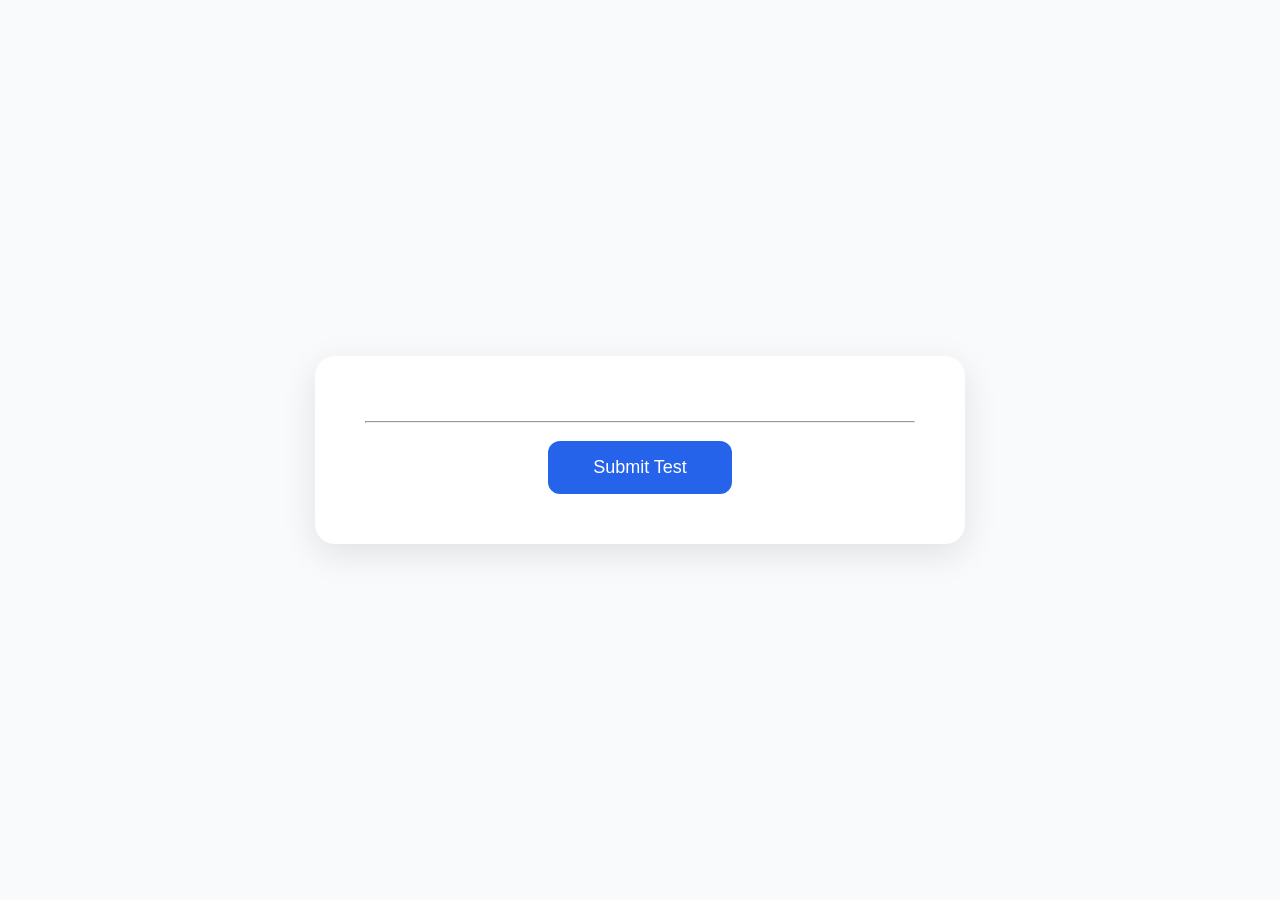
==== student/exam.html @ 9985e9c6 "Initial project setup" ====
<!DOCTYPE html>
<html lang="en">

<head>

<meta charset="UTF-8">

<meta name="viewport" content="width=device-width, initial-scale=1.0">

<title>Exam</title>

<link rel="stylesheet" href="../css/style.css">

</head>

<body>

<div class="container">

<div class="card">

<h1 id="examTitle"></h1>

<h2 id="examSubject"></h2>

<hr><br>

<div id="questionsContainer">

</div>

<button id="submitBtn">

Submit Test

</button>

</div>

</div>

<script src="../data/questions.js"></script>

<script src="../js/app.js"></script>

</body>

</html>
---- css/style.css ----
*{

    margin:0;
    padding:0;
    box-sizing:border-box;
    font-family:'Poppins',sans-serif;

}

body{

    background:#f8fafc;

    display:flex;

    justify-content:center;

    align-items:center;

    min-height:100vh;

}

.container{

    width:100%;

    display:flex;

    justify-content:center;

    align-items:center;

}

.card{

    width:650px;

    background:white;

    border-radius:20px;

    padding:50px;

    box-shadow:0 10px 35px rgba(0,0,0,.1);

    text-align:center;

}

h1{

    color:#2563eb;

    margin-bottom:15px;

    font-size:40px;

}

.tagline{

    color:#555;

    font-size:18px;

    margin-bottom:35px;

}

.features{

    text-align:left;

    margin:35px 0;

    line-height:2.3;

    font-size:18px;

}

button{

    background:#2563eb;

    color:white;

    border:none;

    padding:16px 45px;

    border-radius:12px;

    cursor:pointer;

    font-size:18px;

    transition:.3s;

}

button:hover{

    background:#1e3a8a;

    transform:translateY(-3px);

}
h2{

margin-top:15px;

color:#1e3a8a;

}

input{

width:100%;

padding:15px;

margin-top:18px;

border:1px solid #d1d5db;

border-radius:10px;

font-size:16px;

outline:none;

transition:.3s;

}

input:focus{

border-color:#2563eb;

box-shadow:0 0 6px rgba(37,99,235,.3);

}

#loginBtn{

margin-top:30px;

width:100%;

}
.questionCard{

    text-align:left;

    margin-top:30px;

}

.questionCard h3{

    color:#2563eb;

    margin-bottom:10px;

}

.questionCard p{

    font-weight:600;

    margin-bottom:15px;

}

.questionCard label{

    display:block;

    margin-bottom:10px;

    cursor:pointer;

}
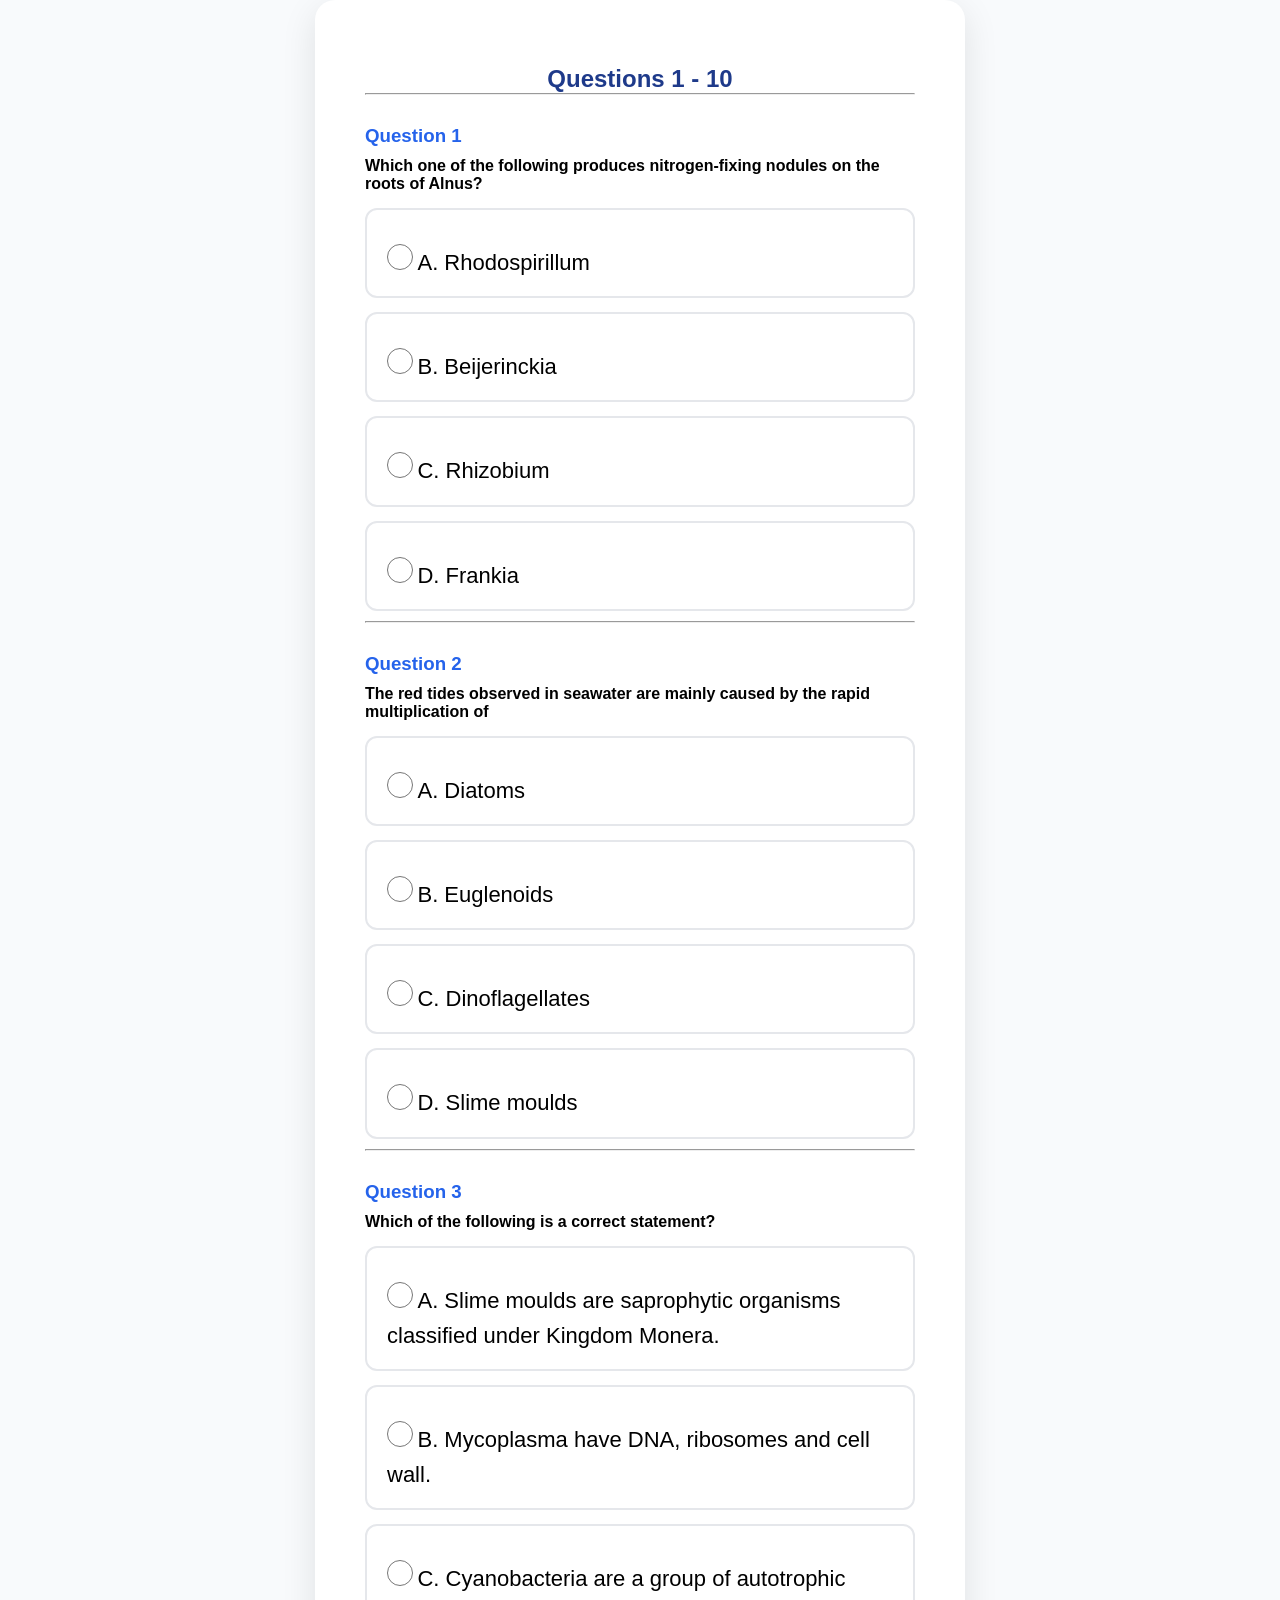
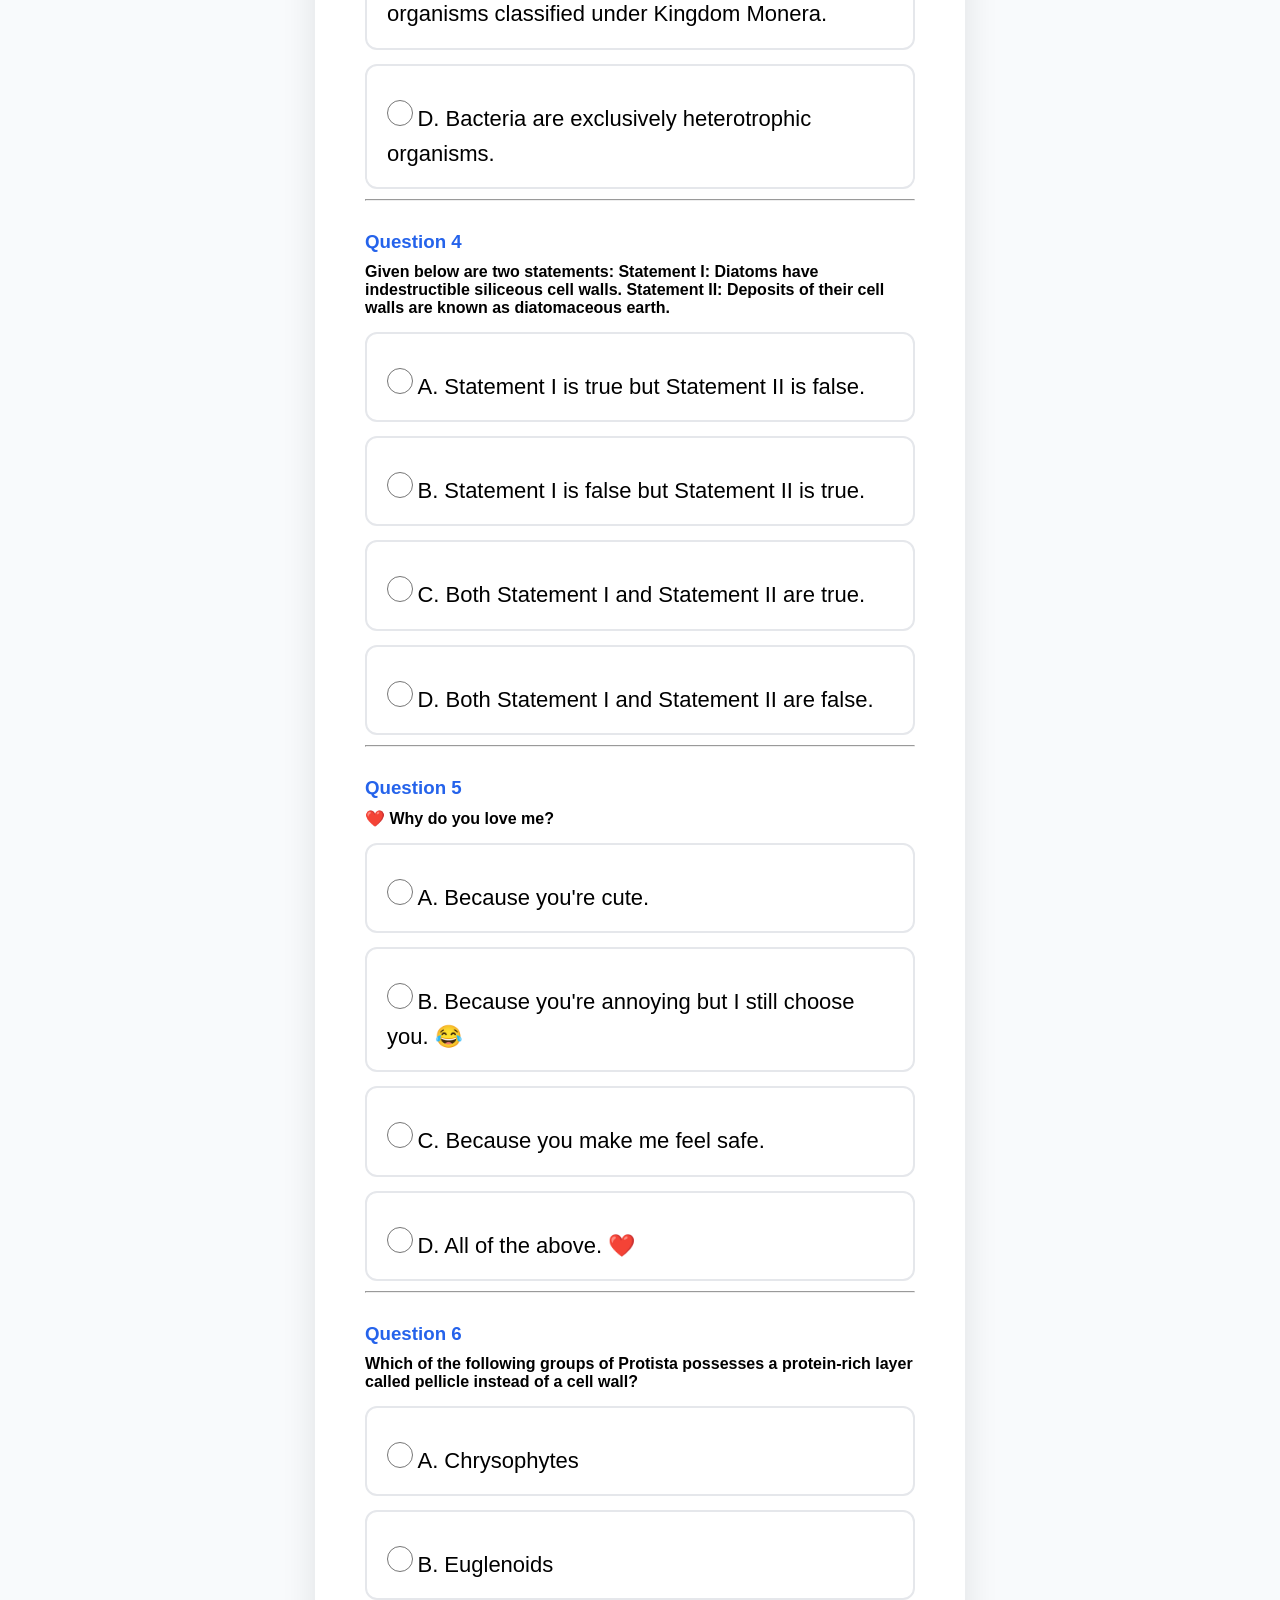
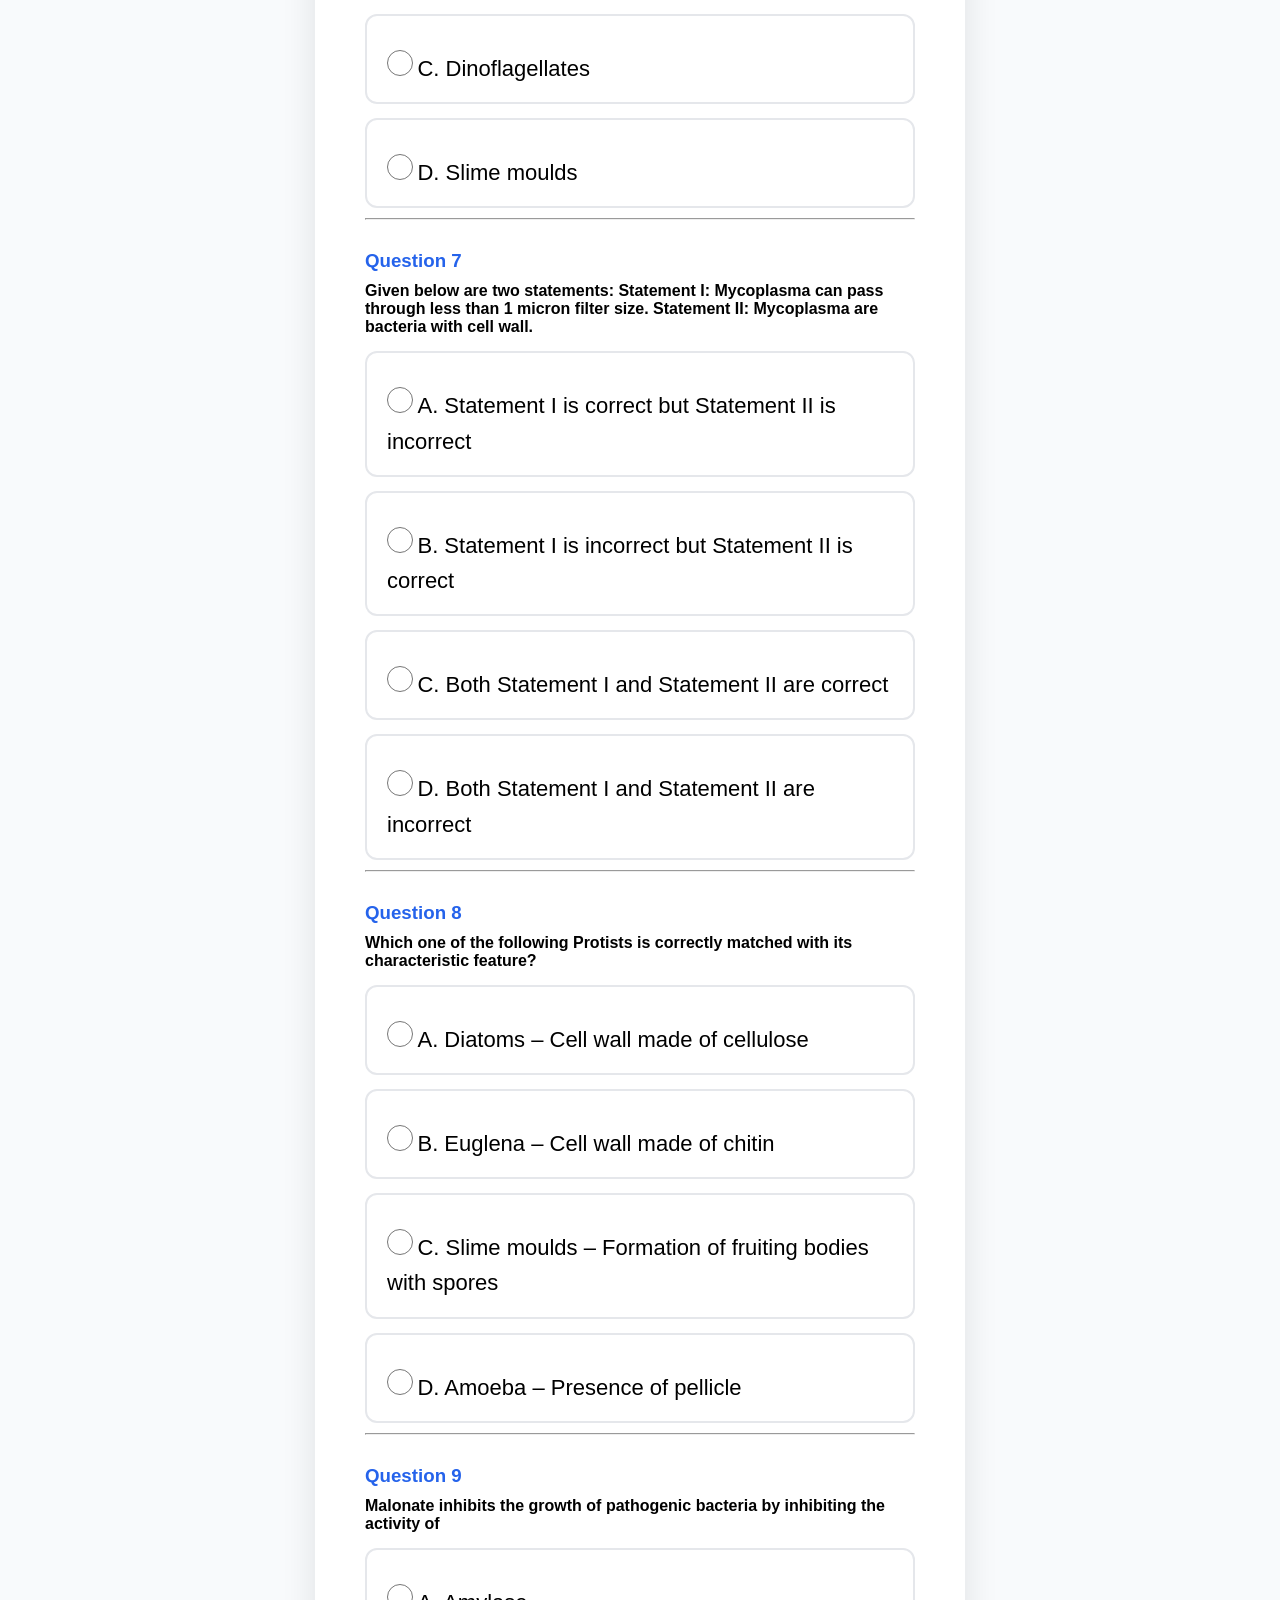
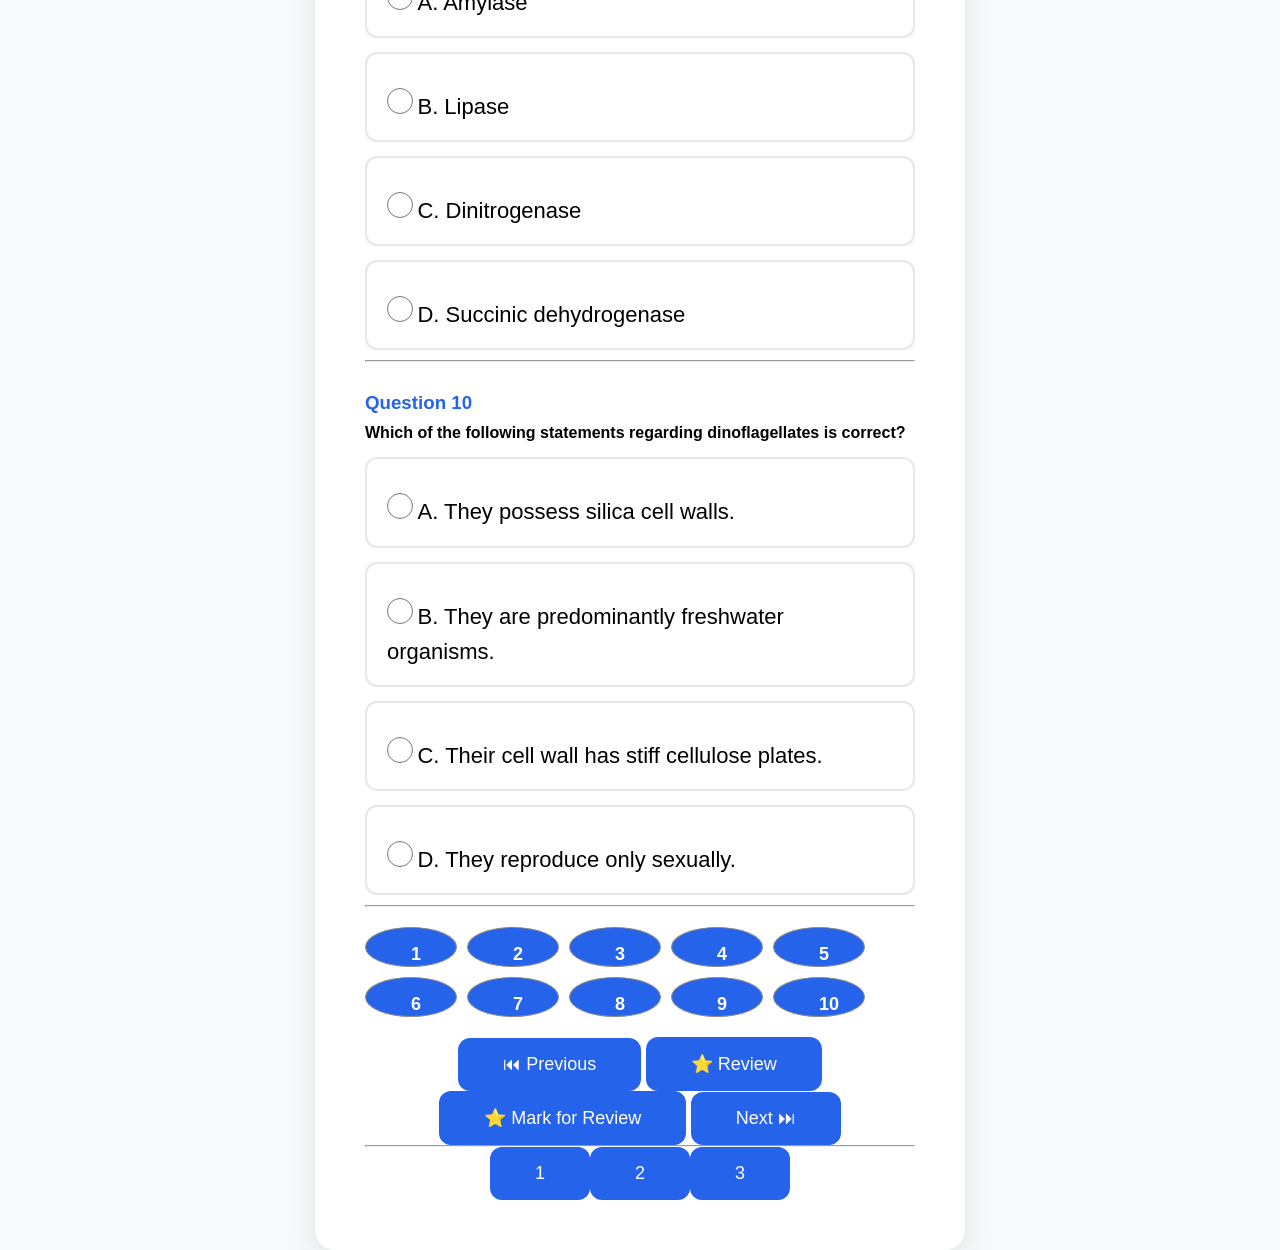
==== commit 5dc67a57: "DONE" ====
--- a/student/exam.html
+++ b/student/exam.html
@@ -3,13 +3,15 @@
 
 <head>
 
-<meta charset="UTF-8">
+    <meta charset="UTF-8">
 
-<meta name="viewport" content="width=device-width, initial-scale=1.0">
+    <meta name="viewport"
+          content="width=device-width, initial-scale=1.0">
 
-<title>Exam</title>
+    <title>Exam</title>
 
-<link rel="stylesheet" href="../css/style.css">
+    <link rel="stylesheet"
+          href="../css/style.css">
 
 </head>
 
@@ -17,31 +19,66 @@
 
 <div class="container">
 
-<div class="card">
+    <div class="card">
 
-<h1 id="examTitle"></h1>
+        <h2 id="pageTitle">
 
-<h2 id="examSubject"></h2>
+            Questions 1 - 10
 
-<hr><br>
+        </h2>
 
-<div id="questionsContainer">
+        <hr>
+
+        <div id="questionsContainer">
+
+        </div>
+
+        <div id="questionPalette" class="question-palette"></div>
+
+        <div class="navigation">
+
+            <button id="prevBtn">
+
+                ⏮ Previous
+
+            </button>
+
+            <button id="reviewBtn">
+
+                ⭐ Review
+
+            </button>
+            <button id="markReviewBtn">
+
+⭐ Mark for Review
+
+</button>
+
+            <button id="nextBtn">
+
+    Next ⏭
+
+</button>
+
+<button id="submitBtn" style="display:none;">
+
+    ✅ Submit Exam
+
+</button>
+
+        </div>
+
+        <hr>
+
+        <div id="pagePalette">
+
+        </div>
+
+    </div>
 
 </div>
 
-<button id="submitBtn">
-
-Submit Test
-
-</button>
-
-</div>
-
-</div>
-
-<script src="../data/questions.js"></script>
-
-<script src="../js/app.js"></script>
+<script type="module" src="../js/exam.js"></script>
 
 </body>
 
--- a/css/style.css
+++ b/css/style.css
@@ -183,4 +183,94 @@
 
     cursor:pointer;
 
+}
+.question-palette{
+
+    display:flex;
+
+    flex-wrap:wrap;
+
+    gap:10px;
+
+    margin:20px 0;
+
+}
+
+.question-palette button{
+
+    width:40px;
+
+    height:40px;
+
+    border-radius:50%;
+
+    border:1px solid #888;
+
+    cursor:pointer;
+
+    font-weight:bold;
+
+}
+.option{
+
+    display:flex;
+
+    align-items:center;
+
+    gap:18px;
+
+    padding:16px 20px;
+
+    margin:14px 0;
+
+    border:2px solid #e5e7eb;
+
+    border-radius:12px;
+
+    cursor:pointer;
+
+    transition:.25s;
+
+    background:white;
+
+}
+.option input[type="radio"]{
+
+    width:26px;
+
+    height:26px;
+
+    accent-color:#0d6efd;
+
+    cursor:pointer;
+
+    flex-shrink:0;
+
+}
+.option span{
+
+    font-size:22px;
+
+    font-weight:500;
+
+    line-height:1.6;
+
+}
+.option:hover{
+
+    background:#f5f9ff;
+
+    border-color:#0d6efd;
+
+    transform:translateX(4px);
+
+}
+.option:has(input[type="radio"]:checked){
+
+    background:#eaf3ff;
+
+    border:2px solid #0d6efd;
+
+    box-shadow:0 0 10px rgba(13,110,253,.15);
+
 }
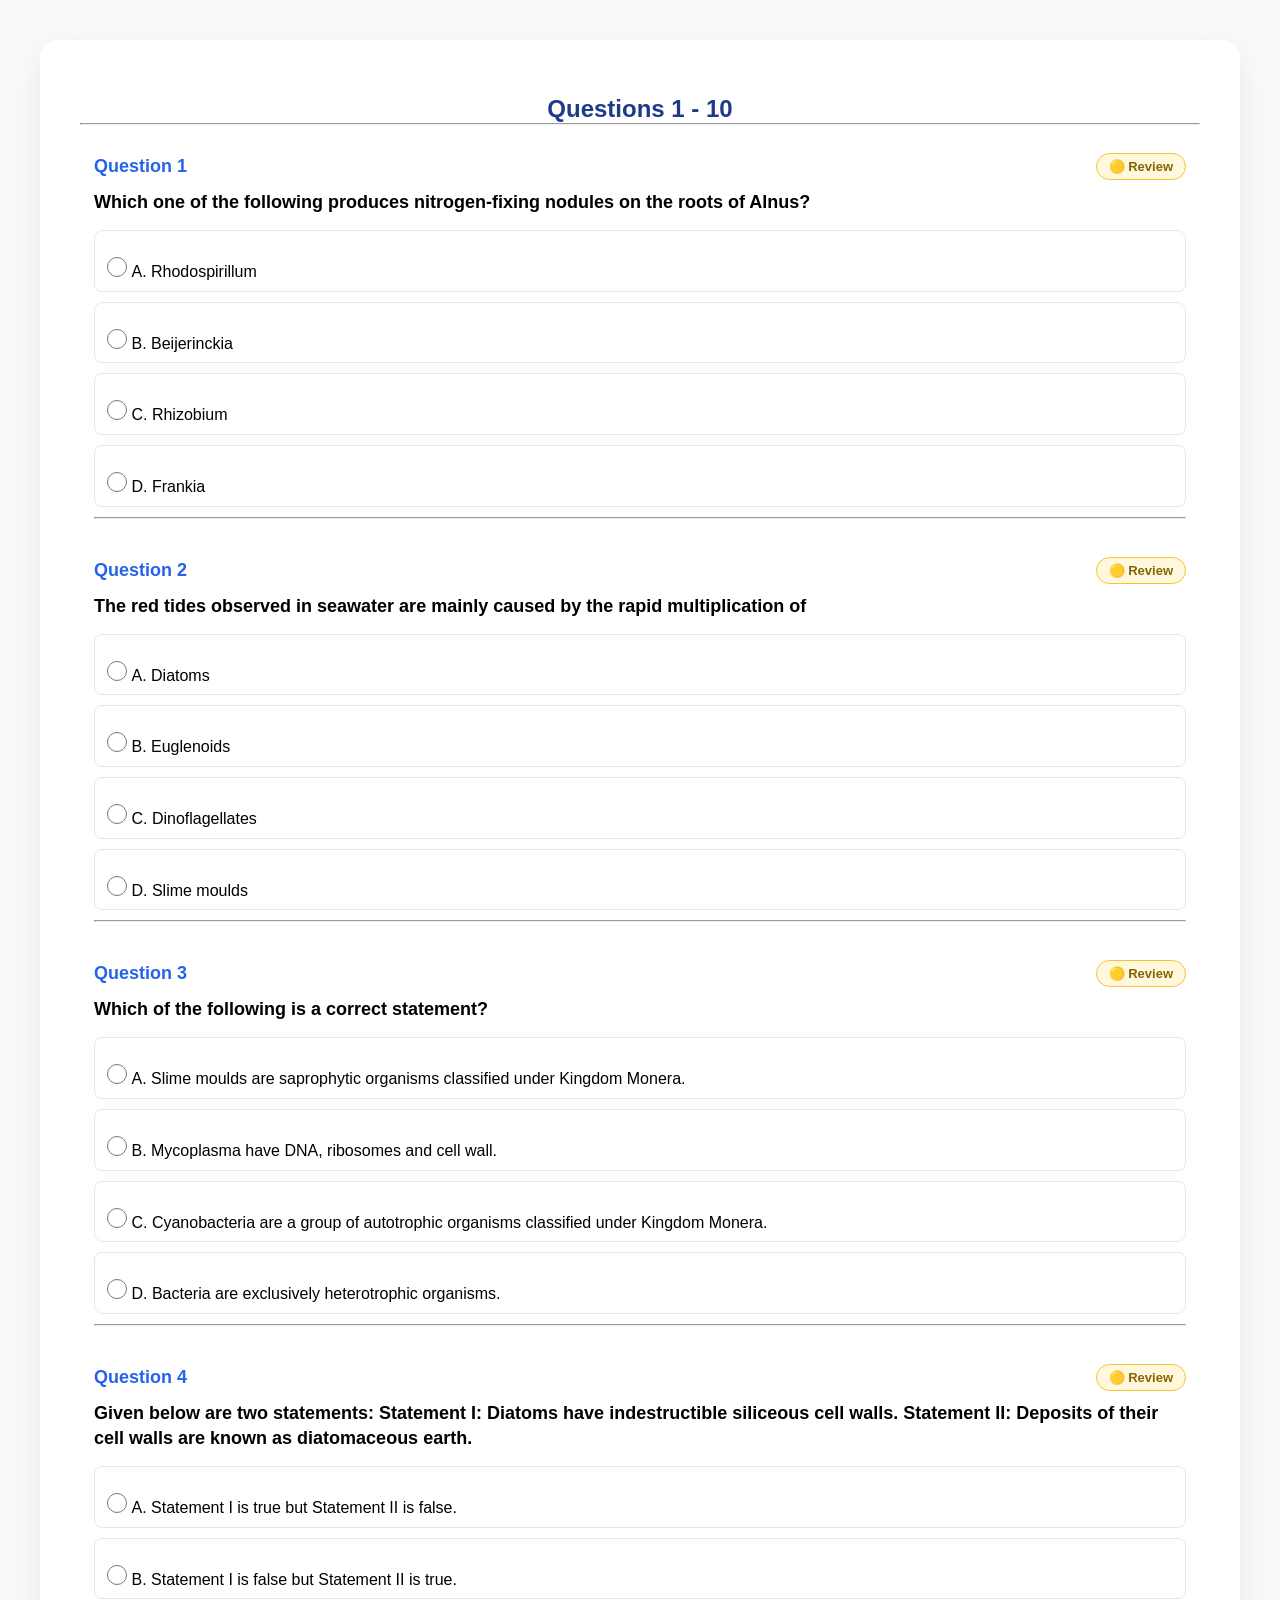
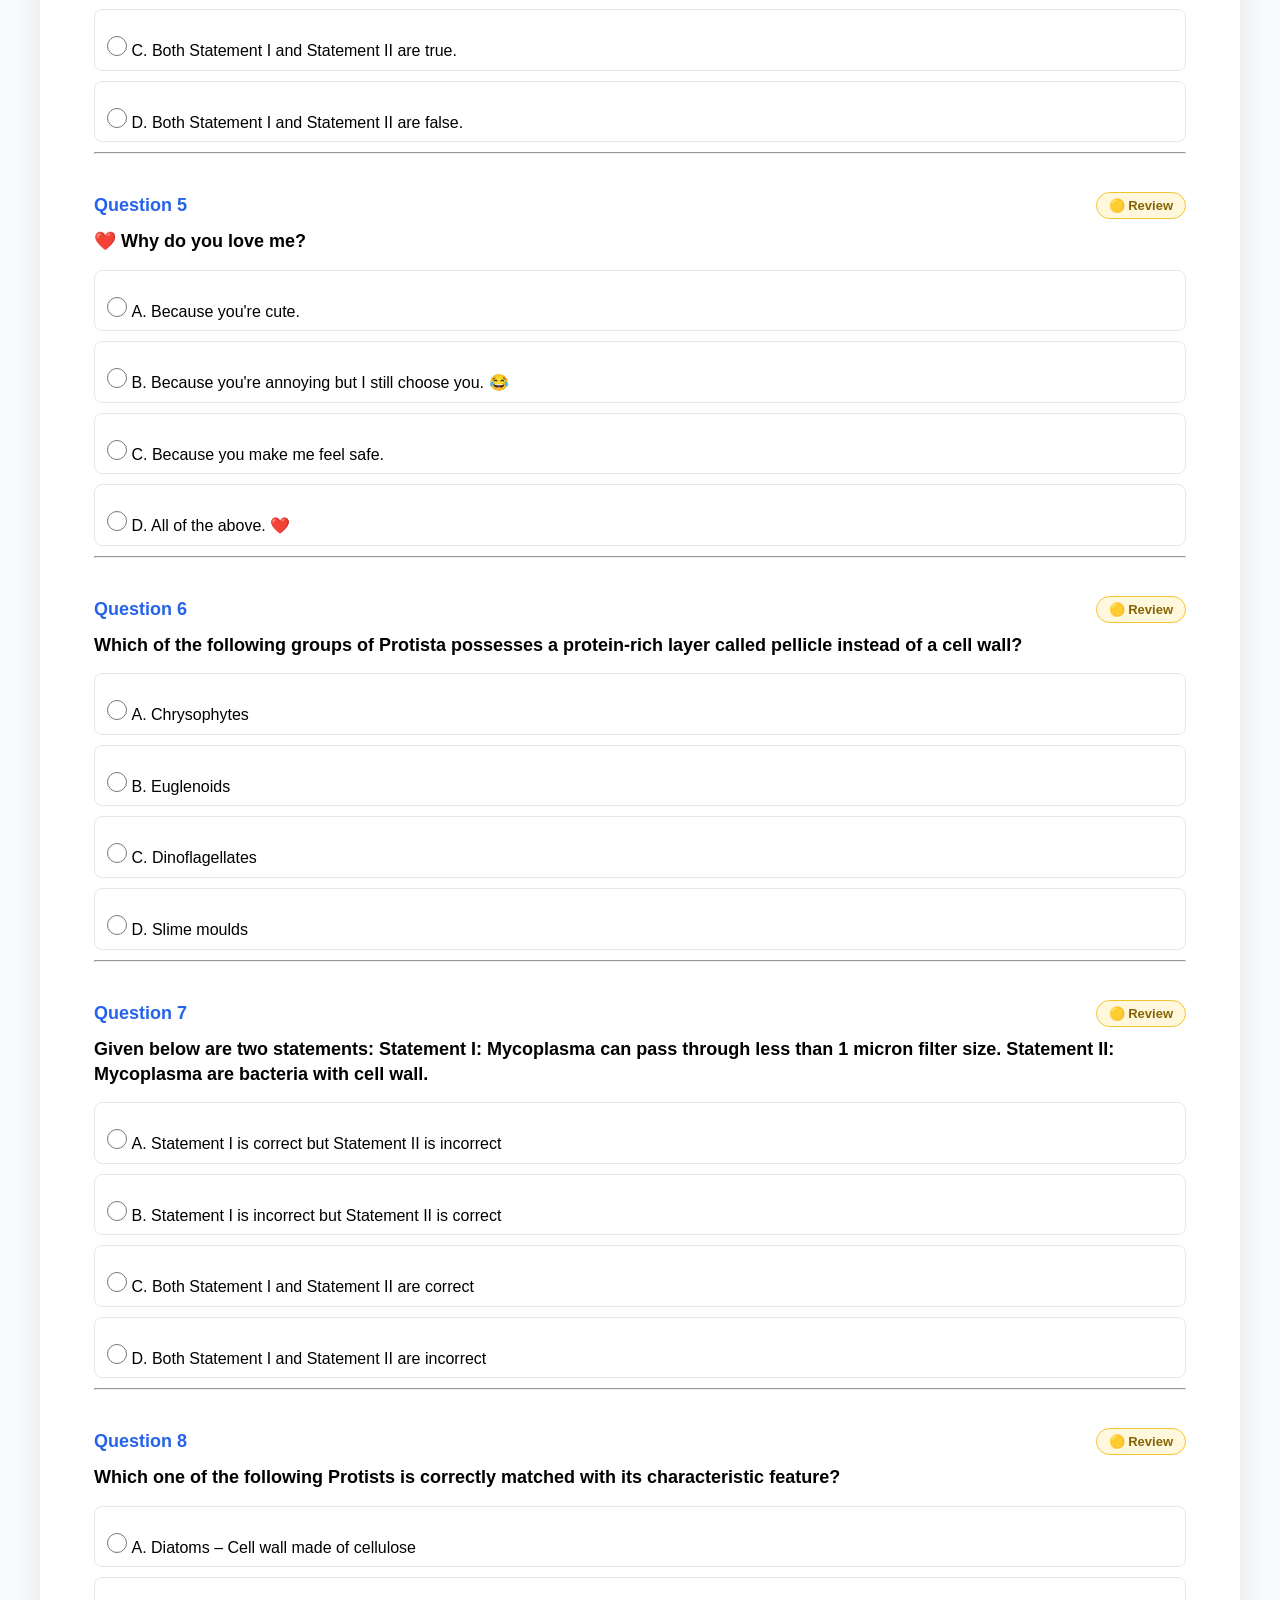
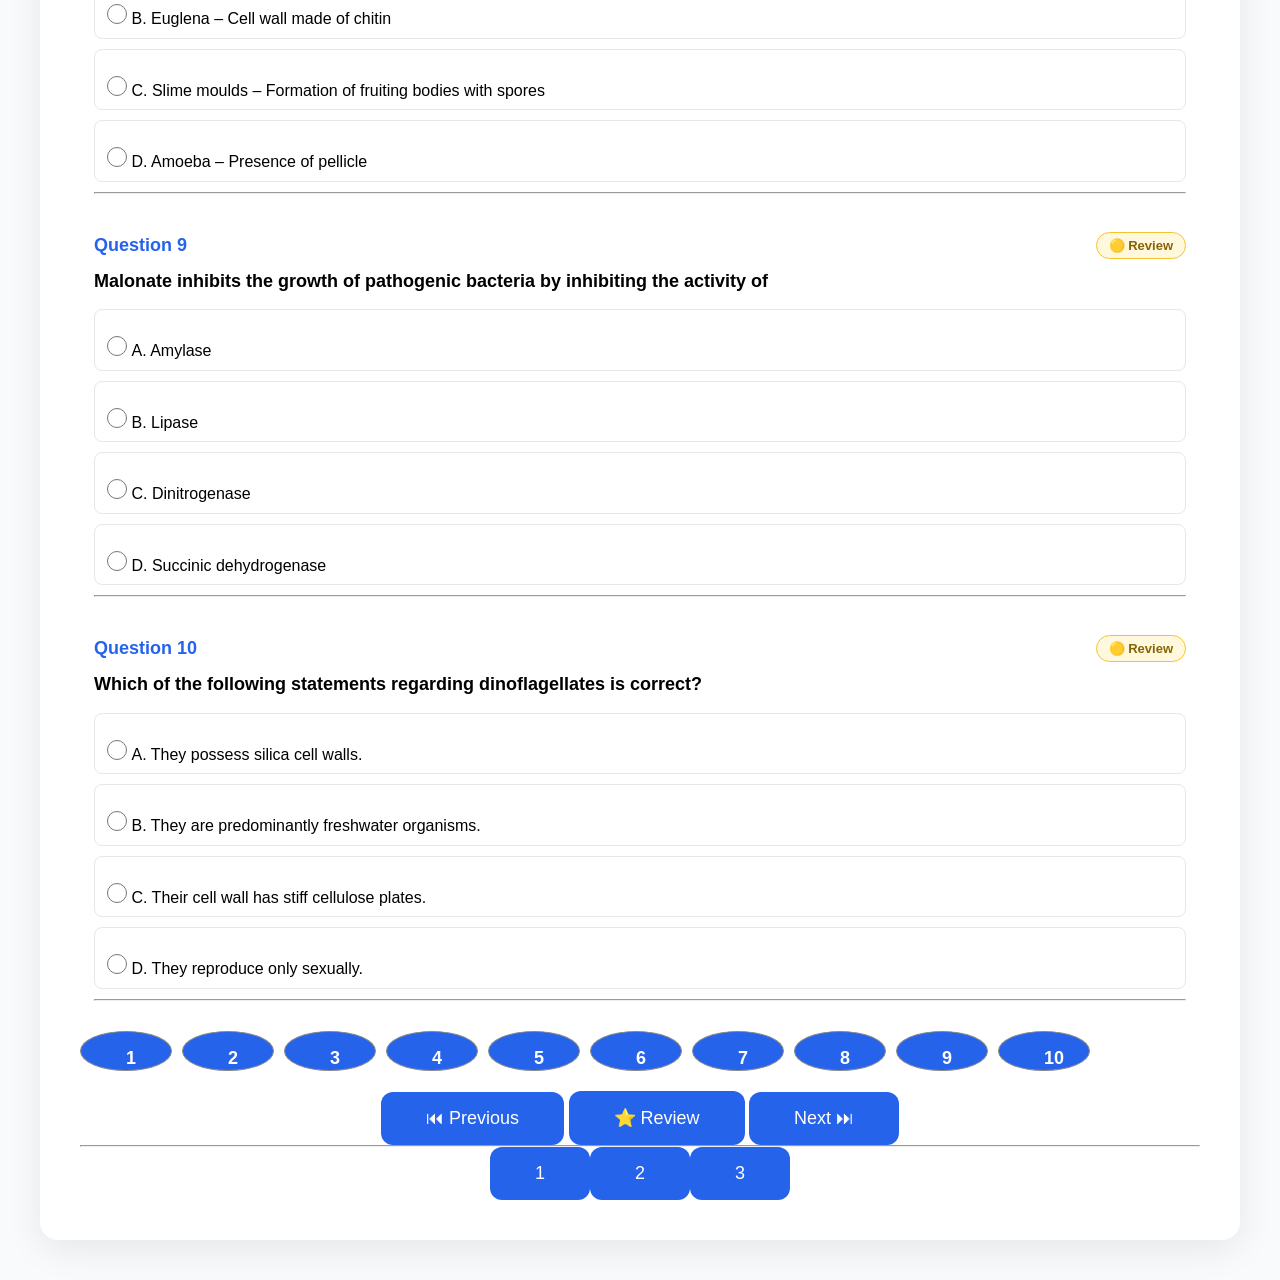
==== commit 16bbab05: "DONE COMPLETE" ====
--- a/student/exam.html
+++ b/student/exam.html
@@ -48,11 +48,8 @@
                 ⭐ Review
 
             </button>
-            <button id="markReviewBtn">
-
-⭐ Mark for Review
-
-</button>
+            
+    
 
             <button id="nextBtn">
 
--- a/css/style.css
+++ b/css/style.css
@@ -23,254 +23,542 @@
 
 .container{
 
+    width:95%;
+    max-width:1200px;
+
+    margin:40px auto;
+
+    background:#fff;
+
+    border-radius:18px;
+
+    padding:40px;
+
+    box-shadow:0 10px 35px rgba(0,0,0,.08);
+    text-align:center;
+
+}
+
+/* .card{
+
+    width:650px;
+
+    background:white;
+
+    border-radius:20px;
+
+    padding:50px;
+
+    box-shadow:0 10px 35px rgba(0,0,0,.1);
+
+    text-align:center;
+
+} */
+
+h1{
+
+    color:#2563eb;
+
+    margin-bottom:15px;
+
+    font-size:40px;
+
+}
+
+.tagline{
+
+    color:#555;
+
+    font-size:18px;
+
+    margin-bottom:35px;
+
+}
+
+.features{
+
+    text-align:left;
+
+    margin:35px 0;
+
+    line-height:2.3;
+
+    font-size:18px;
+
+}
+
+button{
+
+    background:#2563eb;
+
+    color:white;
+
+    border:none;
+
+    padding:16px 45px;
+
+    border-radius:12px;
+
+    cursor:pointer;
+
+    font-size:18px;
+
+    transition:.3s;
+
+}
+
+button:hover{
+
+    background:#1e3a8a;
+
+    transform:translateY(-3px);
+
+}
+h2{
+
+margin-top:15px;
+
+color:#1e3a8a;
+
+}
+
+input{
+
+width:100%;
+
+padding:15px;
+
+margin-top:18px;
+
+border:1px solid #d1d5db;
+
+border-radius:10px;
+
+font-size:16px;
+
+outline:none;
+
+transition:.3s;
+
+}
+
+input:focus{
+
+border-color:#2563eb;
+
+box-shadow:0 0 6px rgba(37,99,235,.3);
+
+}
+
+#loginBtn{
+
+margin-top:30px;
+
+width:100%;
+
+}
+.questionCard{
+
+    text-align:left;
+
+    margin-top:18px;
+    padding:10px 14px;
+
+}
+
+.questionHeader h3{
+
+    color:#2563eb;
+
+    margin:0;
+
+    font-size:18px;
+
+}
+
+.questionCard p{
+
+    font-weight:600;
+
+    margin-bottom:15px;
+
+}
+
+.questionCard label{
+
+    display:block;
+
+    margin-bottom:10px;
+
+    cursor:pointer;
+
+}
+.question-palette{
+
+    display:flex;
+
+    flex-wrap:wrap;
+
+    gap:10px;
+
+    margin:20px 0;
+
+}
+
+.question-palette button{
+
+    width:40px;
+
+    height:40px;
+
+    border-radius:50%;
+
+    border:1px solid #888;
+
+    cursor:pointer;
+
+    font-weight:bold;
+
+}
+.option{
+
+    display:flex;
+
+    align-items:center;
+
+    gap:10px;
+
+    padding:8px 12px;
+
+    margin:6px 0;
+
+    border:1px solid #e5e7eb;
+
+    border-radius:8px;
+
+    cursor:pointer;
+
+    transition:.2s;
+
+    background:white;
+
+}
+.option input[type="radio"]{
+
+    width:20px;
+
+    height:20px;
+
+    accent-color:#0d6efd;
+
+    cursor:pointer;
+
+    flex-shrink:0;
+
+}
+.option span{
+
+    font-size:16px;
+
+    font-weight:500;
+
+    line-height:1.35;
+
+}
+.option:hover{
+
+    background:#f5f9ff;
+
+    border-color:#0d6efd;
+
+    transform:translateX(4px);
+
+}
+.option:has(input[type="radio"]:checked){
+
+    background:#eaf3ff;
+
+    border:2px solid #0d6efd;
+
+    box-shadow:0 0 10px rgba(13,110,253,.15);
+
+}
+.questionText{
+
+    font-size:18px;
+
+    font-weight:600;
+
+    line-height:1.4;
+
+    margin-bottom:12px;
+
+}
+.questionHeader{
+
+    display:flex;
+
+    justify-content:space-between;
+
+    align-items:center;
+
+    margin-bottom:10px;
+
+}
+.reviewBtn{
+
+    all:unset;
+
+    background:#fff8dc;
+
+    color:#856404;
+
+    border:1px solid #f4c430;
+
+    border-radius:20px;
+
+    padding:5px 12px;
+
+    font-size:13px;
+
+    font-weight:600;
+
+    cursor:pointer;
+
+    transition:.2s;
+
+}
+.reviewBtn:hover{
+
+    background:#ffe082;
+
+}
+.reviewBtn.active{
+
+    background:#ffe082;
+
+    border-color:#f4c430;
+
+}
+.reviewCard{
+
+    background:white;
+
+    border:1px solid #dbe4f0;
+
+    border-radius:12px;
+
+    padding:18px;
+
+    margin:16px 0;
+
+    box-shadow:0 2px 8px rgba(0,0,0,.06);
+
+}
+.reviewTop{
+
+    margin-bottom:14px;
+
+}.reviewMiddle{
+
+    margin-bottom:18px;
+
+    font-size:17px;
+
+}.selectedAnswer{
+
+    color:#16a34a;
+
+    font-weight:600;
+
+}.notAnswered{
+
+    color:#dc2626;
+
+    font-weight:600;
+
+}.openQuestion{
+
+    float:right;
+
+    padding:10px 18px;
+
+    font-size:15px;
+
+}
+.reviewActions{
+
+    display:grid;
+
+    grid-template-columns:1fr 1fr;
+
+    gap:18px;
+
+    margin:30px auto;
+
+    width:700px;
+
+    max-width:100%;
+
+}
+
+.reviewActions button{
+
     width:100%;
 
+}
+
+.reviewActions button:last-child{
+
+    grid-column:1 / 3;
+
+    width:50%;
+
+    justify-self:center;
+
+}
+.bottomButtons{
+
+    display:flex;
+
+    justify-content:space-between;
+
+    gap:20px;
+
+    margin-top:40px;
+
+}
+
+.bottomButtons button{
+
+    flex:1;
+
+}
+.summaryGrid{
+
+    display:grid;
+
+    grid-template-columns:repeat(4,1fr);
+
+    gap:20px;
+
+    margin:35px 0;
+
+}
+
+.summaryBox{
+
+    padding:25px;
+
+    border-radius:15px;
+
+    color:white;
+
+    text-align:center;
+
+}
+
+.summaryBox h3{
+
+    margin-bottom:10px;
+
+    font-size:18px;
+
+}
+
+.summaryBox h1{
+
+    font-size:42px;
+
+    margin:0;
+
+    color:white;
+
+}
+
+.answeredBox{
+
+    background:#16a34a;
+
+}
+
+.unansweredBox{
+
+    background:#dc2626;
+
+}
+
+.reviewBox{
+
+    background:#d97706;
+
+}
+
+.totalBox{
+
+    background:#2563eb;
+
+}
+#omrContent{
+
+    display:grid;
+
+    grid-template-columns:repeat(2,1fr);
+
+    gap:15px;
+
+    margin-top:30px;
+
+}
+
+.omrRow{
+
+    display:flex;
+
+    align-items:center;
+
+    gap:10px;
+
+    padding:12px;
+
+    background:#f8fafc;
+
+    border-radius:10px;
+
+}
+
+.omrNumber{
+
+    width:40px;
+
+    font-weight:bold;
+
+}
+
+.omrBubble{
+
+    width:35px;
+
+    height:35px;
+
+    border-radius:50%;
+
+    border:2px solid #2563eb;
+
     display:flex;
 
     justify-content:center;
 
     align-items:center;
 
-}
-
-.card{
-
-    width:650px;
-
-    background:white;
-
-    border-radius:20px;
-
-    padding:50px;
-
-    box-shadow:0 10px 35px rgba(0,0,0,.1);
-
-    text-align:center;
-
-}
-
-h1{
-
-    color:#2563eb;
-
-    margin-bottom:15px;
-
-    font-size:40px;
-
-}
-
-.tagline{
-
-    color:#555;
-
-    font-size:18px;
-
-    margin-bottom:35px;
-
-}
-
-.features{
-
-    text-align:left;
-
-    margin:35px 0;
-
-    line-height:2.3;
-
-    font-size:18px;
-
-}
-
-button{
+    font-weight:bold;
+
+}
+
+.selectedBubble{
 
     background:#2563eb;
 
     color:white;
 
-    border:none;
-
-    padding:16px 45px;
-
-    border-radius:12px;
-
-    cursor:pointer;
-
-    font-size:18px;
-
-    transition:.3s;
-
-}
-
-button:hover{
-
-    background:#1e3a8a;
-
-    transform:translateY(-3px);
-
-}
-h2{
-
-margin-top:15px;
-
-color:#1e3a8a;
-
-}
-
-input{
-
-width:100%;
-
-padding:15px;
-
-margin-top:18px;
-
-border:1px solid #d1d5db;
-
-border-radius:10px;
-
-font-size:16px;
-
-outline:none;
-
-transition:.3s;
-
-}
-
-input:focus{
-
-border-color:#2563eb;
-
-box-shadow:0 0 6px rgba(37,99,235,.3);
-
-}
-
-#loginBtn{
-
-margin-top:30px;
-
-width:100%;
-
-}
-.questionCard{
-
-    text-align:left;
-
-    margin-top:30px;
-
-}
-
-.questionCard h3{
-
-    color:#2563eb;
-
-    margin-bottom:10px;
-
-}
-
-.questionCard p{
-
-    font-weight:600;
-
-    margin-bottom:15px;
-
-}
-
-.questionCard label{
-
-    display:block;
-
-    margin-bottom:10px;
-
-    cursor:pointer;
-
-}
-.question-palette{
-
-    display:flex;
-
-    flex-wrap:wrap;
-
-    gap:10px;
-
-    margin:20px 0;
-
-}
-
-.question-palette button{
-
-    width:40px;
-
-    height:40px;
-
-    border-radius:50%;
-
-    border:1px solid #888;
-
-    cursor:pointer;
-
-    font-weight:bold;
-
-}
-.option{
-
-    display:flex;
-
-    align-items:center;
-
-    gap:18px;
-
-    padding:16px 20px;
-
-    margin:14px 0;
-
-    border:2px solid #e5e7eb;
-
-    border-radius:12px;
-
-    cursor:pointer;
-
-    transition:.25s;
-
-    background:white;
-
-}
-.option input[type="radio"]{
-
-    width:26px;
-
-    height:26px;
-
-    accent-color:#0d6efd;
-
-    cursor:pointer;
-
-    flex-shrink:0;
-
-}
-.option span{
-
-    font-size:22px;
-
-    font-weight:500;
-
-    line-height:1.6;
-
-}
-.option:hover{
-
-    background:#f5f9ff;
-
-    border-color:#0d6efd;
-
-    transform:translateX(4px);
-
-}
-.option:has(input[type="radio"]:checked){
-
-    background:#eaf3ff;
-
-    border:2px solid #0d6efd;
-
-    box-shadow:0 0 10px rgba(13,110,253,.15);
-
 }
